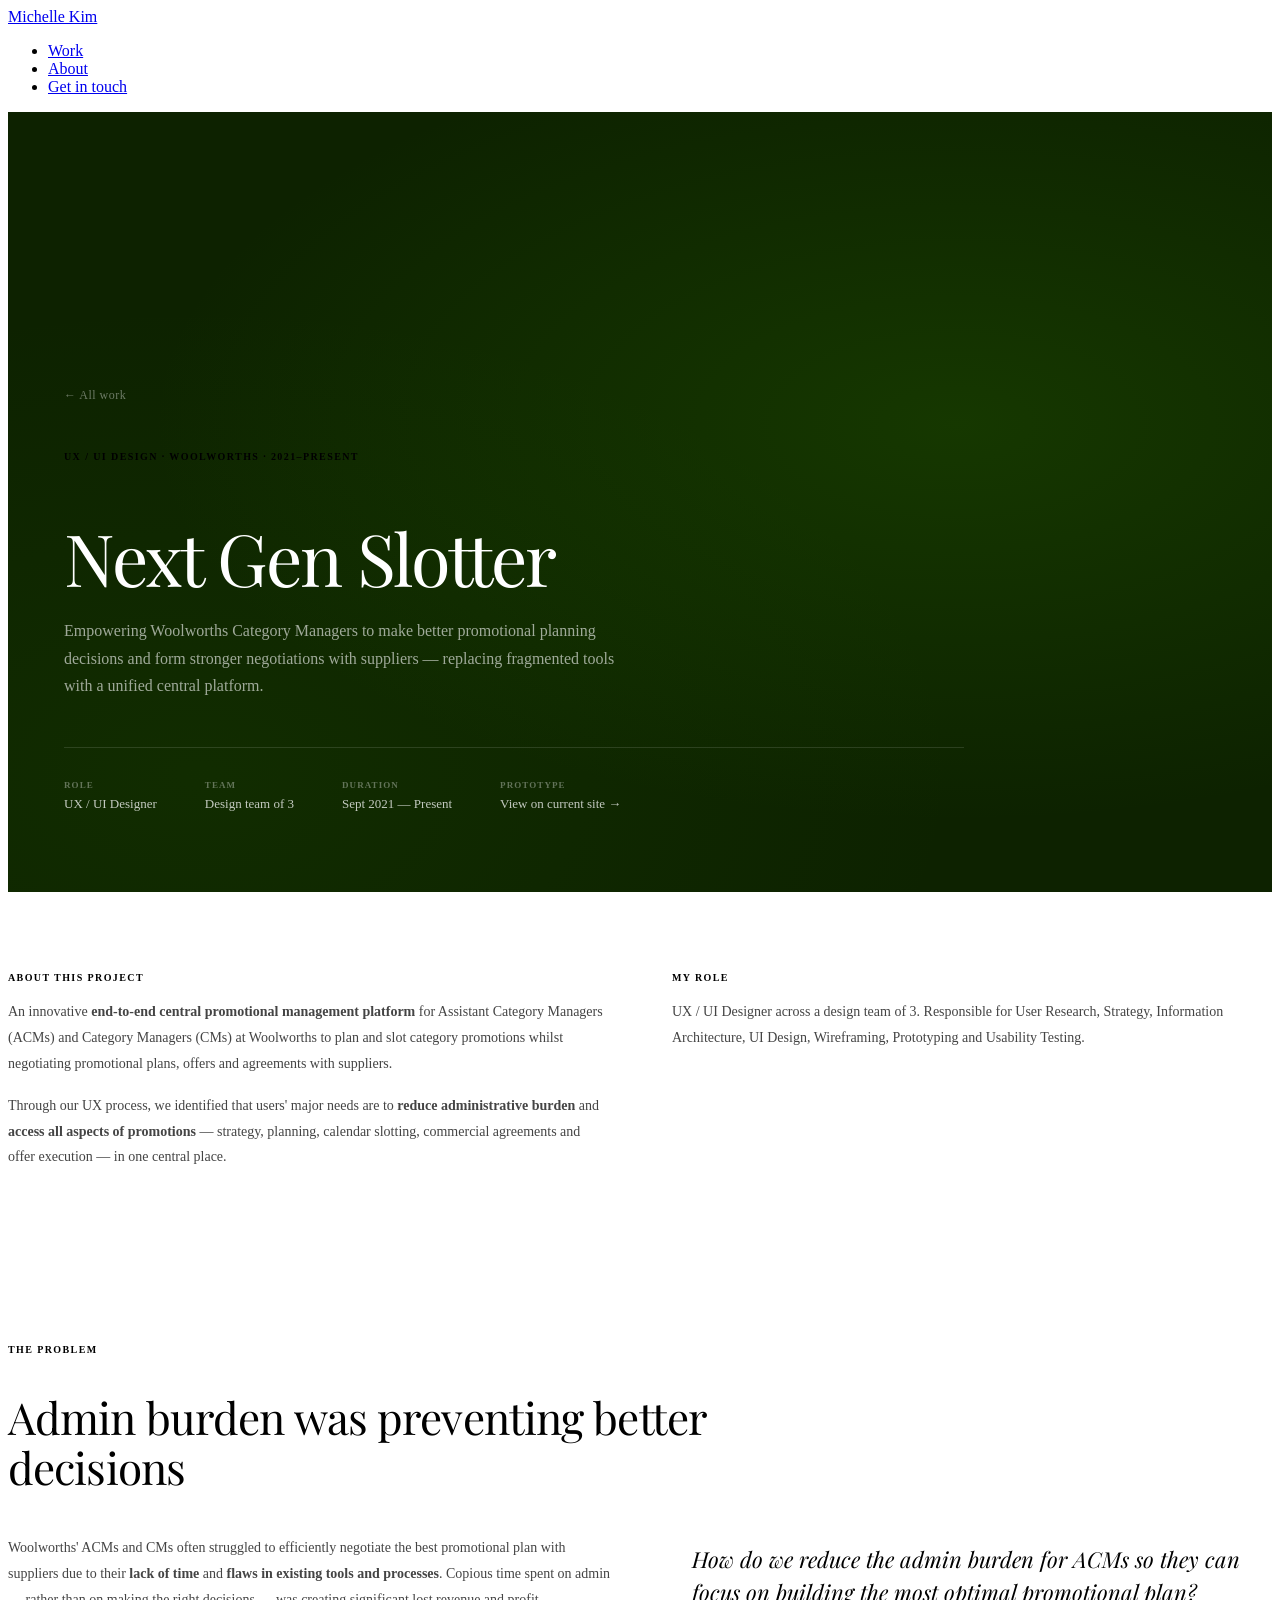
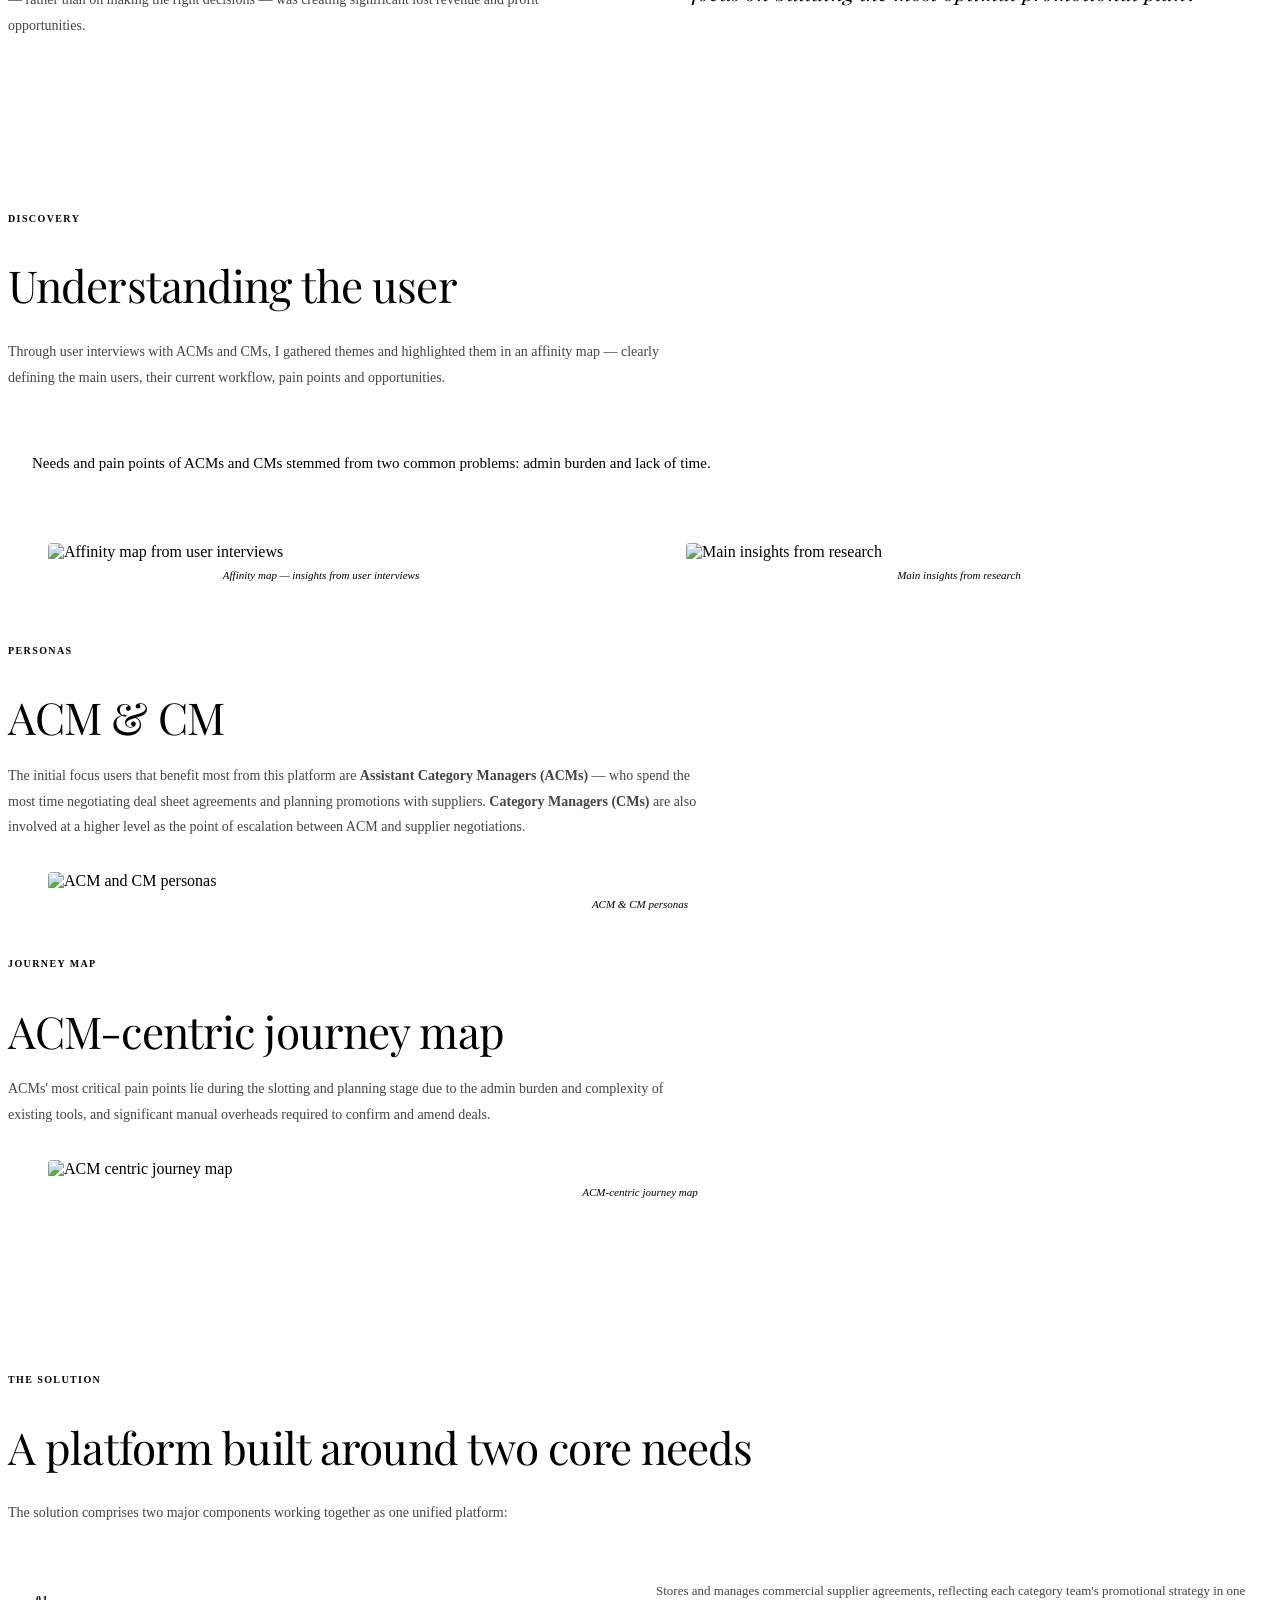
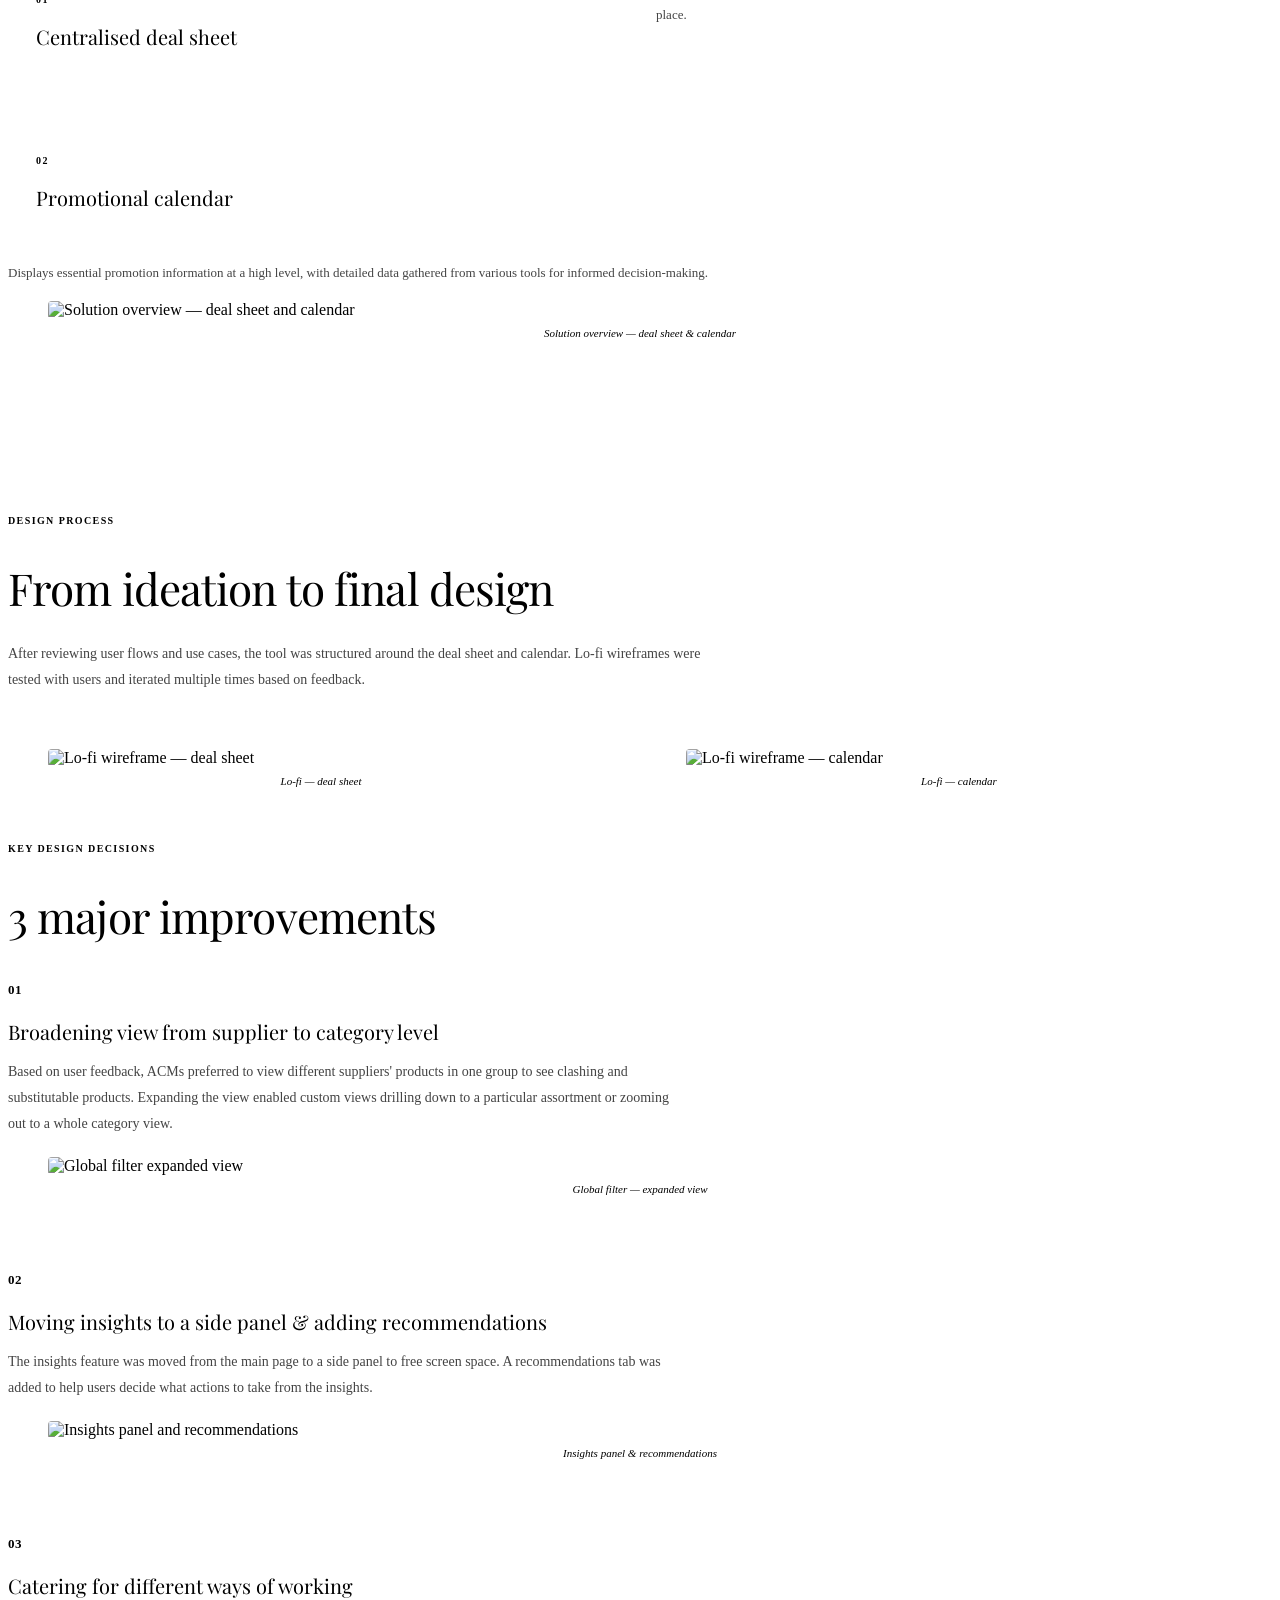
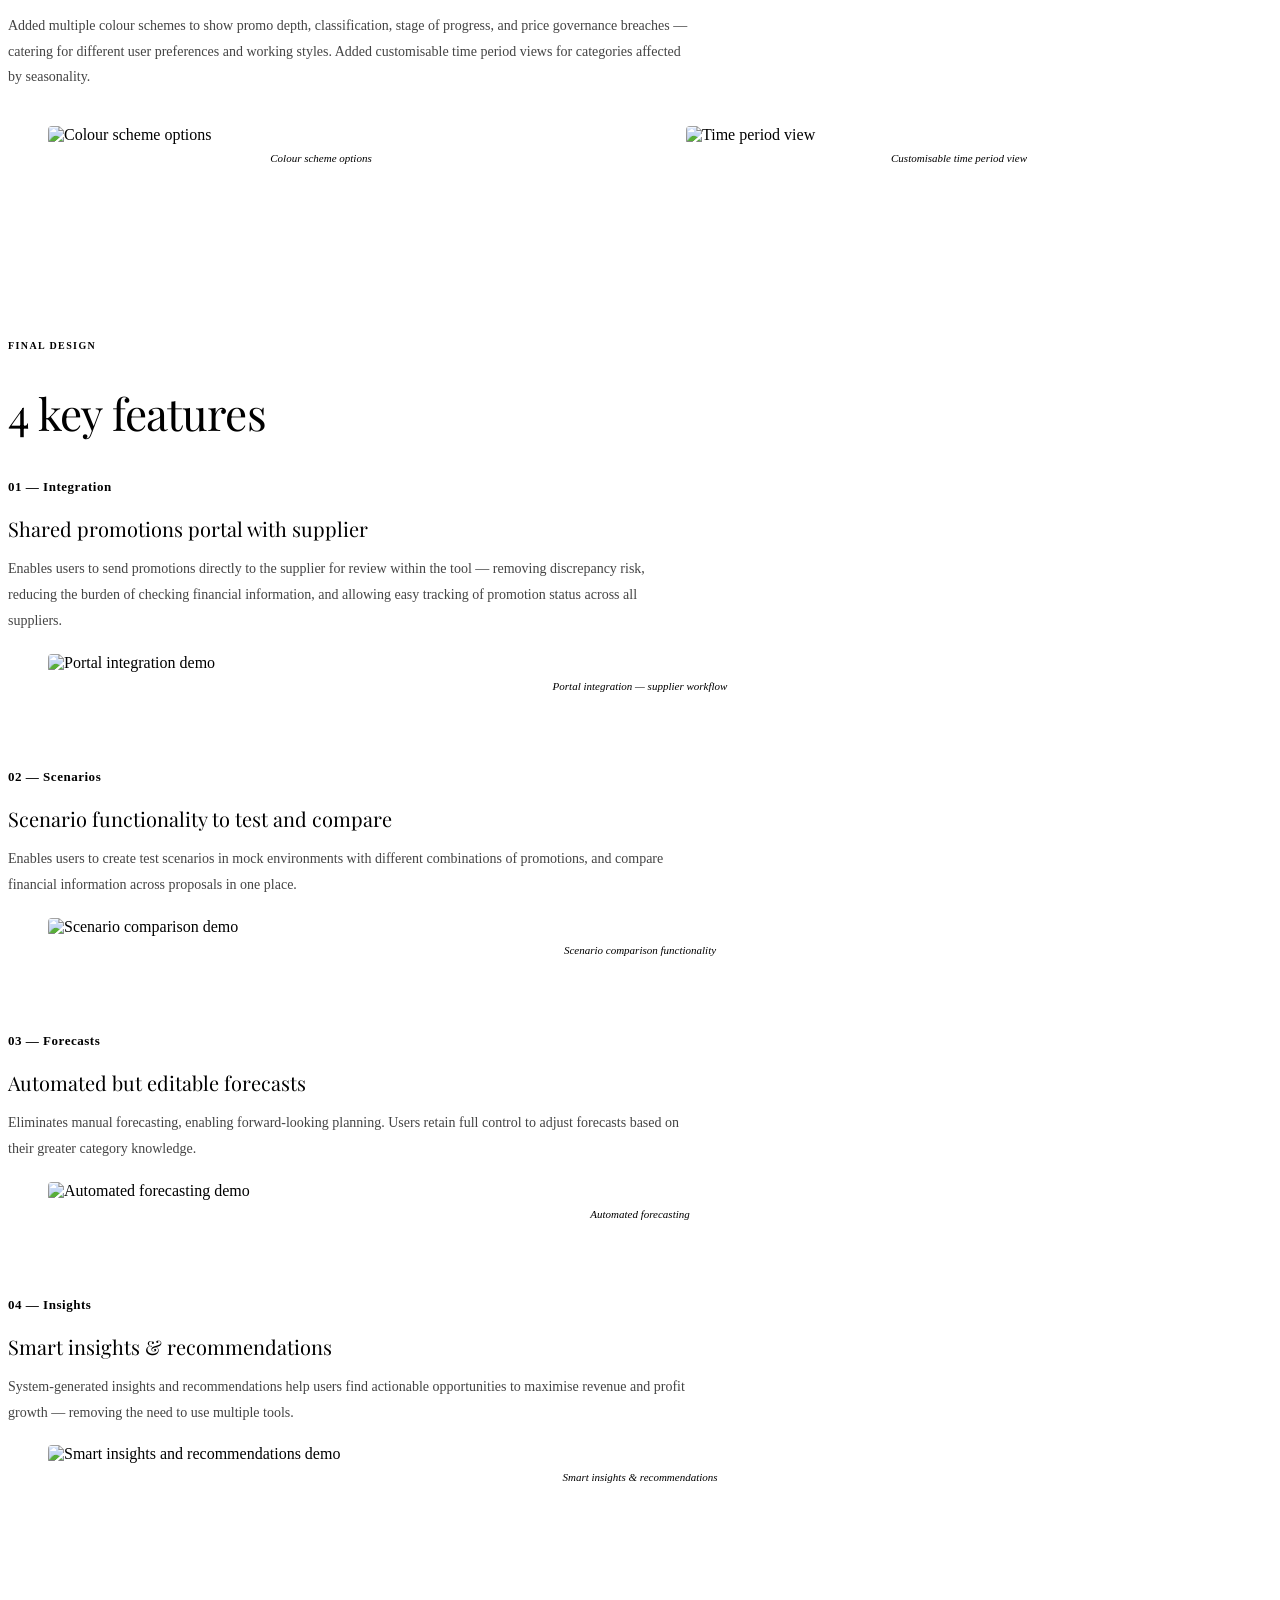
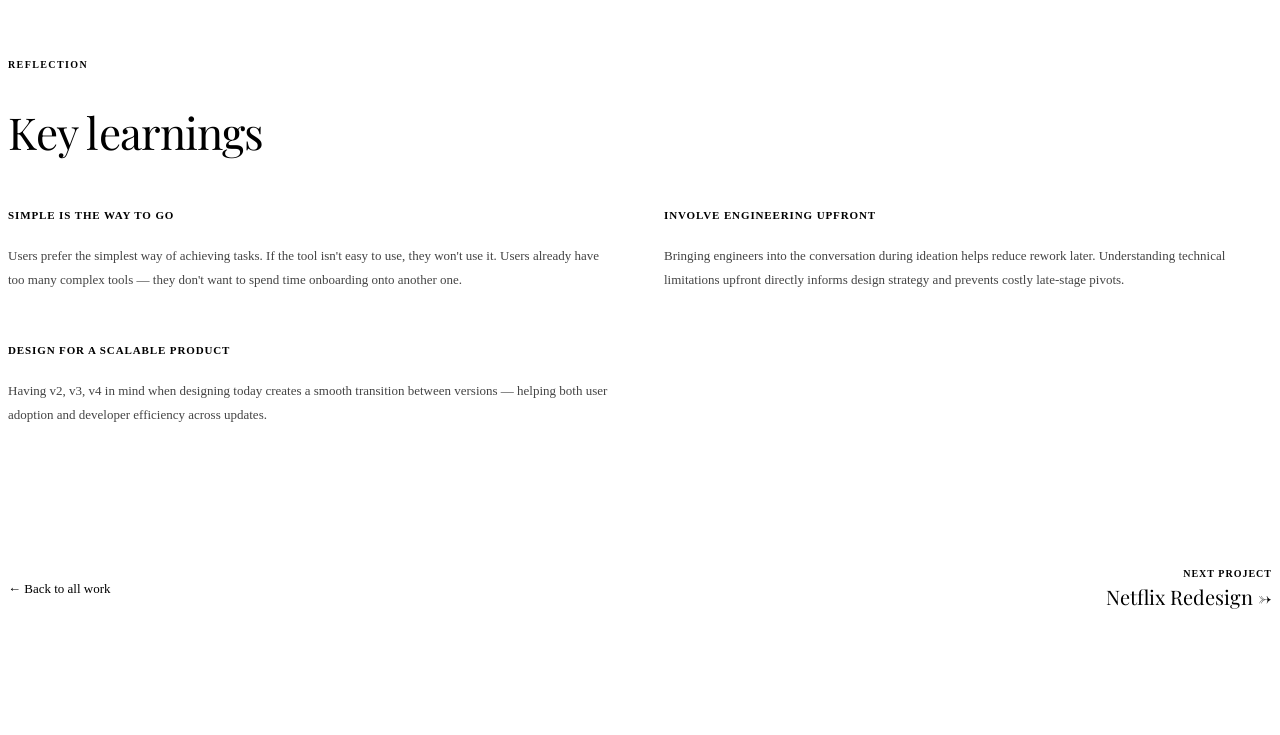
==== next-gen-slotter.html @ acc323ec "Add files via upload" ====
<!DOCTYPE html>
<html lang="en-AU">
<head>
<meta charset="UTF-8">
<meta name="viewport" content="width=device-width, initial-scale=1.0">
<title>Next Gen Slotter — Michelle Kim</title>
<meta name="description" content="Empowering Woolworths Category Managers to make better promotional planning decisions and form stronger negotiations with suppliers.">
<link href="https://fonts.googleapis.com/css2?family=Playfair+Display:ital,wght@0,400;0,500;1,400&family=Outfit:wght@300;400;500;600&display=swap" rel="stylesheet">
<link rel="stylesheet" href="css/style.css">
<style>

/* ── CASE HERO ── */
.case-hero {
  padding-top: 60px;
  min-height: 80vh;
  background: #0d2200;
  position: relative;
  display: flex;
  flex-direction: column;
  justify-content: flex-end;
  overflow: hidden;
}

.case-hero-bg {
  position: absolute;
  inset: 0;
  background: radial-gradient(ellipse at 75% 40%, rgba(53,134,0,0.22) 0%, transparent 60%),
              radial-gradient(ellipse at 15% 85%, rgba(53,134,0,0.1) 0%, transparent 50%);
}

.case-hero-content {
  position: relative;
  z-index: 2;
  padding: 80px 56px;
  max-width: 900px;
}

.case-hero-back {
  display: inline-flex;
  align-items: center;
  gap: 8px;
  font-size: 12px;
  font-weight: 500;
  color: rgba(255,255,255,0.4);
  text-decoration: none;
  letter-spacing: 0.04em;
  margin-bottom: 48px;
  transition: color 0.2s;
}
.case-hero-back:hover { color: rgba(255,255,255,0.8); }

.case-hero-eyebrow {
  font-size: 10px;
  font-weight: 600;
  letter-spacing: 0.14em;
  text-transform: uppercase;
  color: var(--green-mid);
  margin-bottom: 20px;
}

.case-hero-title {
  font-family: 'Playfair Display', serif;
  font-size: clamp(40px, 6vw, 72px);
  font-weight: 400;
  color: #fff;
  line-height: 1.0;
  letter-spacing: -0.03em;
  margin-bottom: 24px;
}

.case-hero-tagline {
  font-size: 16px;
  font-weight: 300;
  color: rgba(255,255,255,0.6);
  line-height: 1.7;
  max-width: 580px;
  margin-bottom: 48px;
}

.case-hero-meta {
  display: flex;
  gap: 48px;
  flex-wrap: wrap;
  padding-top: 32px;
  border-top: 1px solid rgba(255,255,255,0.12);
}

.case-meta-label {
  font-size: 9px;
  font-weight: 600;
  letter-spacing: 0.12em;
  text-transform: uppercase;
  color: rgba(255,255,255,0.35);
  display: block;
  margin-bottom: 4px;
}

.case-meta-value { font-size: 13px; color: rgba(255,255,255,0.75); }
.case-meta-value a { color: var(--green-mid); text-decoration: none; }

/* ── SHARED CASE STYLES ── */
.case-section { padding: 80px 0; border-bottom: 1px solid var(--rule); }
.case-section:last-of-type { border-bottom: none; }
.case-section-alt { background: var(--card); }

.eyebrow {
  font-size: 10px;
  font-weight: 600;
  letter-spacing: 0.14em;
  text-transform: uppercase;
  color: var(--green);
}

.case-heading {
  font-family: 'Playfair Display', serif;
  font-size: clamp(28px, 3.5vw, 44px);
  font-weight: 400;
  letter-spacing: -0.02em;
  color: var(--black);
  line-height: 1.15;
}

.case-body {
  font-size: 14px;
  font-weight: 300;
  color: #444;
  line-height: 1.85;
}

.case-body strong { font-weight: 600; color: var(--black); }

.case-body + .case-body { margin-top: 16px; }

.grid-2 { display: grid; grid-template-columns: 1fr 1fr; gap: 48px; }
.grid-img-2 { display: grid; grid-template-columns: 1fr 1fr; gap: 12px; }
.grid-img-3 { display: grid; grid-template-columns: repeat(3,1fr); gap: 12px; }

.img-placeholder {
  background: var(--card);
  border: 1px solid var(--rule);
  border-radius: 4px;
  display: flex;
  flex-direction: column;
  align-items: center;
  justify-content: center;
  gap: 8px;
  padding: 28px;
  text-align: center;
}
.img-placeholder.tall   { min-height: 260px; }
.img-placeholder.medium { min-height: 180px; }
.img-placeholder.short  { min-height: 120px; }
.img-placeholder-label  { font-size: 10px; font-weight: 600; letter-spacing: 0.07em; text-transform: uppercase; color: #bbb; }
.img-placeholder-desc   { font-size: 11px; color: #ccc; }

.img-real { width: 100%; border-radius: 4px; border: 1px solid var(--rule); display: block; }
.img-caption { font-size: 11px; color: var(--mid); margin-top: 8px; text-align: center; font-style: italic; }

.insight-card {
  background: var(--green-light);
  border-left: 3px solid var(--green);
  padding: 20px 24px;
  border-radius: 0 3px 3px 0;
  font-size: 15px;
  font-weight: 500;
  color: var(--black);
  line-height: 1.6;
}

.outcomes-label {
  font-size: 10px;
  font-weight: 700;
  letter-spacing: 0.1em;
  text-transform: uppercase;
  color: var(--green);
  margin-bottom: 14px;
  display: block;
}

.outcomes-list { display: flex; flex-direction: column; gap: 14px; }

.outcome-item {
  font-size: 13.5px;
  color: #333;
  line-height: 1.65;
  padding-left: 18px;
  position: relative;
}
.outcome-item::before {
  content: '';
  position: absolute;
  left: 0; top: 8px;
  width: 5px; height: 5px;
  border-radius: 50%;
  background: var(--green);
}
.outcome-item strong { font-weight: 600; color: var(--black); }

.user-quote {
  background: var(--black);
  border-radius: 4px;
  padding: 28px 32px;
}
.user-quote-text {
  font-family: 'Playfair Display', serif;
  font-size: 20px;
  font-style: italic;
  font-weight: 400;
  color: #fff;
  line-height: 1.5;
  margin-bottom: 14px;
}
.user-quote-cite { font-size: 11px; color: rgba(255,255,255,0.4); letter-spacing: 0.06em; text-transform: uppercase; }

/* ── CASE FOOTER NAV ── */
.case-footer-nav {
  background: var(--card);
  padding: 48px 0;
  border-top: 1px solid var(--rule);
}
.case-footer-inner {
  display: flex;
  align-items: center;
  justify-content: space-between;
}
.case-footer-back {
  display: inline-flex;
  align-items: center;
  gap: 8px;
  font-size: 13px;
  font-weight: 500;
  color: var(--mid);
  text-decoration: none;
  transition: color 0.2s;
}
.case-footer-back:hover { color: var(--black); }
.case-footer-next { text-align: right; }
.case-footer-next-label {
  font-size: 10px;
  font-weight: 600;
  letter-spacing: 0.1em;
  text-transform: uppercase;
  color: var(--mid);
  display: block;
  margin-bottom: 4px;
}
.case-footer-next-title {
  font-family: 'Playfair Display', serif;
  font-size: 20px;
  font-weight: 400;
  color: var(--black);
  text-decoration: none;
  display: inline-flex;
  align-items: center;
  gap: 8px;
  transition: color 0.2s;
}
.case-footer-next-title:hover { color: var(--green); }

.fade-up {
  opacity: 0;
  transform: translateY(24px);
  transition: opacity 0.65s ease, transform 0.65s ease;
}
.fade-up.visible { opacity: 1; transform: translateY(0); }

@media (max-width: 900px) {
  .case-hero-content { padding: 60px 24px; }
  .grid-2, .grid-img-2, .grid-img-3 { grid-template-columns: 1fr; }
  .case-footer-inner { flex-direction: column; align-items: flex-start; gap: 24px; }
  .case-footer-next { text-align: left; }
}
</style>
</head>
<body>

<nav>
  <a href="index.html" class="nav-brand">Michelle Kim</a>
  <ul class="nav-links">
    <li><a href="index.html#work">Work</a></li>
    <li><a href="index.html#about">About</a></li>
    <li><a href="index.html#contact" class="nav-cta">Get in touch</a></li>
  </ul>
</nav>

<!-- Hero -->
<section class="case-hero" style="border-bottom:none;">
  <div class="case-hero-bg"></div>
  <div class="case-hero-content">
    <a href="index.html" class="case-hero-back">← All work</a>
    <div class="case-hero-eyebrow">UX / UI Design · Woolworths · 2021–Present</div>
    <h1 class="case-hero-title">Next Gen Slotter</h1>
    <p class="case-hero-tagline">Empowering Woolworths Category Managers to make better promotional planning decisions and form stronger negotiations with suppliers — replacing fragmented tools with a unified central platform.</p>
    <div class="case-hero-meta">
      <div>
        <span class="case-meta-label">Role</span>
        <span class="case-meta-value">UX / UI Designer</span>
      </div>
      <div>
        <span class="case-meta-label">Team</span>
        <span class="case-meta-value">Design team of 3</span>
      </div>
      <div>
        <span class="case-meta-label">Duration</span>
        <span class="case-meta-value">Sept 2021 — Present</span>
      </div>
      <div>
        <span class="case-meta-label">Prototype</span>
        <span class="case-meta-value"><a href="https://michelle-kim.net/next-gen-slotter" target="_blank">View on current site →</a></span>
      </div>
    </div>
  </div>
</section>

<!-- Overview -->
<section class="case-section">
  <div class="container">
    <div class="grid-2" style="gap:64px; align-items:start;">
      <div>
        <div class="eyebrow" style="margin-bottom:16px;">About this project</div>
        <p class="case-body">An innovative <strong>end-to-end central promotional management platform</strong> for Assistant Category Managers (ACMs) and Category Managers (CMs) at Woolworths to plan and slot category promotions whilst negotiating promotional plans, offers and agreements with suppliers.</p>
        <p class="case-body">Through our UX process, we identified that users' major needs are to <strong>reduce administrative burden</strong> and <strong>access all aspects of promotions</strong> — strategy, planning, calendar slotting, commercial agreements and offer execution — in one central place.</p>
      </div>
      <div>
        <div class="eyebrow" style="margin-bottom:16px;">My role</div>
        <p class="case-body">UX / UI Designer across a design team of 3. Responsible for User Research, Strategy, Information Architecture, UI Design, Wireframing, Prototyping and Usability Testing.</p>
      </div>
    </div>
  </div>
</section>

<!-- Problem -->
<section class="case-section case-section-alt">
  <div class="container">
    <div class="eyebrow" style="margin-bottom:16px;">The problem</div>
    <h2 class="case-heading" style="margin-bottom:28px; max-width:700px;">Admin burden was preventing better decisions</h2>
    <div class="grid-2" style="gap:48px; align-items:start;">
      <p class="case-body">Woolworths' ACMs and CMs often struggled to efficiently negotiate the best promotional plan with suppliers due to their <strong>lack of time</strong> and <strong>flaws in existing tools and processes</strong>. Copious time spent on admin — rather than on making the right decisions — was creating significant lost revenue and profit opportunities.</p>
      <div style="border-left:3px solid var(--green); padding-left:28px;">
        <p style="font-family:'Playfair Display',serif; font-size:clamp(17px,2vw,22px); font-style:italic; font-weight:400; color:var(--black); line-height:1.5;">How do we reduce the admin burden for ACMs so they can focus on building the most optimal promotional plan?</p>
      </div>
    </div>
  </div>
</section>

<!-- Research -->
<section class="case-section">
  <div class="container">
    <div class="eyebrow" style="margin-bottom:16px;">Discovery</div>
    <h2 class="case-heading" style="margin-bottom:28px;">Understanding the user</h2>
    <p class="case-body" style="max-width:700px; margin-bottom:40px;">Through user interviews with ACMs and CMs, I gathered themes and highlighted them in an affinity map — clearly defining the main users, their current workflow, pain points and opportunities.</p>

    <div class="insight-card" style="margin-bottom:32px;">Needs and pain points of ACMs and CMs stemmed from two common problems: admin burden and lack of time.</div>

    <div class="grid-img-2" style="margin-bottom:32px;">
      <figure><img src="assets/images/ngs-affinity-map.png" alt="Affinity map from user interviews" class="img-real"><figcaption class="img-caption">Affinity map — insights from user interviews</figcaption></figure>
      <figure><img src="assets/images/ngs-research-insights.png" alt="Main insights from research" class="img-real"><figcaption class="img-caption">Main insights from research</figcaption></figure>
    </div>

    <div class="eyebrow" style="margin-bottom:16px; margin-top:48px;">Personas</div>
    <h2 class="case-heading" style="margin-bottom:20px;">ACM &amp; CM</h2>
    <p class="case-body" style="max-width:700px; margin-bottom:32px;">The initial focus users that benefit most from this platform are <strong>Assistant Category Managers (ACMs)</strong> — who spend the most time negotiating deal sheet agreements and planning promotions with suppliers. <strong>Category Managers (CMs)</strong> are also involved at a higher level as the point of escalation between ACM and supplier negotiations.</p>
    <figure><img src="assets/images/ngs-personas.png" alt="ACM and CM personas" class="img-real"><figcaption class="img-caption">ACM &amp; CM personas</figcaption></figure>

    <div style="margin-top:48px;">
      <div class="eyebrow" style="margin-bottom:16px;">Journey map</div>
      <h2 class="case-heading" style="margin-bottom:20px;">ACM-centric journey map</h2>
      <p class="case-body" style="max-width:700px; margin-bottom:32px;">ACMs' most critical pain points lie during the slotting and planning stage due to the admin burden and complexity of existing tools, and significant manual overheads required to confirm and amend deals.</p>
      <figure><img src="assets/images/ngs-journey-map.png" alt="ACM centric journey map" class="img-real"><figcaption class="img-caption">ACM-centric journey map</figcaption></figure>
    </div>
  </div>
</section>

<!-- Solution -->
<section class="case-section case-section-alt">
  <div class="container">
    <div class="eyebrow" style="margin-bottom:16px;">The solution</div>
    <h2 class="case-heading" style="margin-bottom:28px;">A platform built around two core needs</h2>
    <p class="case-body" style="max-width:700px; margin-bottom:40px;">The solution comprises two major components working together as one unified platform:</p>
    <div class="grid-2" style="gap:32px; margin-bottom:40px;">
      <div style="background:var(--white); border:1px solid var(--rule); border-radius:4px; padding:28px;">
        <div class="eyebrow" style="margin-bottom:12px;">01</div>
        <p style="font-family:'Playfair Display',serif; font-size:20px; font-weight:400; color:var(--black); margin-bottom:10px; line-height:1.2;">Centralised deal sheet</div>
        <p class="case-body" style="font-size:13px;">Stores and manages commercial supplier agreements, reflecting each category team's promotional strategy in one place.</p>
      </div>
      <div style="background:var(--white); border:1px solid var(--rule); border-radius:4px; padding:28px;">
        <div class="eyebrow" style="margin-bottom:12px;">02</div>
        <p style="font-family:'Playfair Display',serif; font-size:20px; font-weight:400; color:var(--black); margin-bottom:10px; line-height:1.2;">Promotional calendar</div>
        <p class="case-body" style="font-size:13px;">Displays essential promotion information at a high level, with detailed data gathered from various tools for informed decision-making.</p>
      </div>
    </div>
    <figure><img src="assets/images/ngs-solution-overview.png" alt="Solution overview — deal sheet and calendar" class="img-real"><figcaption class="img-caption">Solution overview — deal sheet &amp; calendar</figcaption></figure>
  </div>
</section>

<!-- Design process -->
<section class="case-section">
  <div class="container">
    <div class="eyebrow" style="margin-bottom:16px;">Design process</div>
    <h2 class="case-heading" style="margin-bottom:28px;">From ideation to final design</h2>
    <p class="case-body" style="max-width:700px; margin-bottom:40px;">After reviewing user flows and use cases, the tool was structured around the deal sheet and calendar. Lo-fi wireframes were tested with users and iterated multiple times based on feedback.</p>

    <div class="grid-img-2" style="margin-bottom:40px;">
      <figure><img src="assets/images/ngs-lofi-deal-sheet.png" alt="Lo-fi wireframe — deal sheet" class="img-real"><figcaption class="img-caption">Lo-fi — deal sheet</figcaption></figure>
      <figure><img src="assets/images/ngs-lofi-calendar.png" alt="Lo-fi wireframe — calendar" class="img-real"><figcaption class="img-caption">Lo-fi — calendar</figcaption></figure>
    </div>

    <div class="eyebrow" style="margin-bottom:16px;">Key design decisions</div>
    <h2 class="case-heading" style="margin-bottom:28px;">3 major improvements</h2>

    <div style="display:flex; flex-direction:column; gap:48px;">
      <div>
        <p style="font-size:13px; font-weight:600; color:var(--green); letter-spacing:0.04em; margin-bottom:8px;">01</p>
        <h3 style="font-family:'Playfair Display',serif; font-size:20px; font-weight:400; color:var(--black); margin-bottom:12px;">Broadening view from supplier to category level</h3>
        <p class="case-body" style="max-width:680px; margin-bottom:20px;">Based on user feedback, ACMs preferred to view different suppliers' products in one group to see clashing and substitutable products. Expanding the view enabled custom views drilling down to a particular assortment or zooming out to a whole category view.</p>
        <figure><img src="assets/images/ngs-global-filter.png" alt="Global filter expanded view" class="img-real"><figcaption class="img-caption">Global filter — expanded view</figcaption></figure>
      </div>

      <div>
        <p style="font-size:13px; font-weight:600; color:var(--green); letter-spacing:0.04em; margin-bottom:8px;">02</p>
        <h3 style="font-family:'Playfair Display',serif; font-size:20px; font-weight:400; color:var(--black); margin-bottom:12px;">Moving insights to a side panel &amp; adding recommendations</h3>
        <p class="case-body" style="max-width:680px; margin-bottom:20px;">The insights feature was moved from the main page to a side panel to free screen space. A recommendations tab was added to help users decide what actions to take from the insights.</p>
        <figure><img src="assets/images/ngs-insights-panel.png" alt="Insights panel and recommendations" class="img-real"><figcaption class="img-caption">Insights panel &amp; recommendations</figcaption></figure>
      </div>

      <div>
        <p style="font-size:13px; font-weight:600; color:var(--green); letter-spacing:0.04em; margin-bottom:8px;">03</p>
        <h3 style="font-family:'Playfair Display',serif; font-size:20px; font-weight:400; color:var(--black); margin-bottom:12px;">Catering for different ways of working</h3>
        <p class="case-body" style="max-width:680px; margin-bottom:20px;">Added multiple colour schemes to show promo depth, classification, stage of progress, and price governance breaches — catering for different user preferences and working styles. Added customisable time period views for categories affected by seasonality.</p>
        <div class="grid-img-2">
          <figure><img src="assets/images/ngs-colour-schemes.png" alt="Colour scheme options" class="img-real"><figcaption class="img-caption">Colour scheme options</figcaption></figure>
          <figure><img src="assets/images/ngs-time-period.png" alt="Time period view" class="img-real"><figcaption class="img-caption">Customisable time period view</figcaption></figure>
        </div>
      </div>
    </div>
  </div>
</section>

<!-- Final solutions -->
<section class="case-section case-section-alt">
  <div class="container">
    <div class="eyebrow" style="margin-bottom:16px;">Final design</div>
    <h2 class="case-heading" style="margin-bottom:28px;">4 key features</h2>

    <div style="display:flex; flex-direction:column; gap:48px;">
      <div>
        <p style="font-size:13px; font-weight:600; color:var(--green); letter-spacing:0.04em; margin-bottom:8px;">01 — Integration</p>
        <h3 style="font-family:'Playfair Display',serif; font-size:20px; font-weight:400; color:var(--black); margin-bottom:12px;">Shared promotions portal with supplier</h3>
        <p class="case-body" style="max-width:680px; margin-bottom:20px;">Enables users to send promotions directly to the supplier for review within the tool — removing discrepancy risk, reducing the burden of checking financial information, and allowing easy tracking of promotion status across all suppliers.</p>
        <figure><img src="assets/images/ngs-portal-integration.gif" alt="Portal integration demo" class="img-real"><figcaption class="img-caption">Portal integration — supplier workflow</figcaption></figure>
      </div>

      <div>
        <p style="font-size:13px; font-weight:600; color:var(--green); letter-spacing:0.04em; margin-bottom:8px;">02 — Scenarios</p>
        <h3 style="font-family:'Playfair Display',serif; font-size:20px; font-weight:400; color:var(--black); margin-bottom:12px;">Scenario functionality to test and compare</h3>
        <p class="case-body" style="max-width:680px; margin-bottom:20px;">Enables users to create test scenarios in mock environments with different combinations of promotions, and compare financial information across proposals in one place.</p>
        <figure><img src="assets/images/ngs-scenario-comparison.gif" alt="Scenario comparison demo" class="img-real"><figcaption class="img-caption">Scenario comparison functionality</figcaption></figure>
      </div>

      <div>
        <p style="font-size:13px; font-weight:600; color:var(--green); letter-spacing:0.04em; margin-bottom:8px;">03 — Forecasts</p>
        <h3 style="font-family:'Playfair Display',serif; font-size:20px; font-weight:400; color:var(--black); margin-bottom:12px;">Automated but editable forecasts</h3>
        <p class="case-body" style="max-width:680px; margin-bottom:20px;">Eliminates manual forecasting, enabling forward-looking planning. Users retain full control to adjust forecasts based on their greater category knowledge.</p>
        <figure><img src="assets/images/ngs-forecasting.gif" alt="Automated forecasting demo" class="img-real"><figcaption class="img-caption">Automated forecasting</figcaption></figure>
      </div>

      <div>
        <p style="font-size:13px; font-weight:600; color:var(--green); letter-spacing:0.04em; margin-bottom:8px;">04 — Insights</p>
        <h3 style="font-family:'Playfair Display',serif; font-size:20px; font-weight:400; color:var(--black); margin-bottom:12px;">Smart insights &amp; recommendations</h3>
        <p class="case-body" style="max-width:680px; margin-bottom:20px;">System-generated insights and recommendations help users find actionable opportunities to maximise revenue and profit growth — removing the need to use multiple tools.</p>
        <figure><img src="assets/images/ngs-insights-recommendations.gif" alt="Smart insights and recommendations demo" class="img-real"><figcaption class="img-caption">Smart insights &amp; recommendations</figcaption></figure>
      </div>
    </div>
  </div>
</section>

<!-- Learnings -->
<section class="case-section">
  <div class="container">
    <div class="eyebrow" style="margin-bottom:16px;">Reflection</div>
    <h2 class="case-heading" style="margin-bottom:40px;">Key learnings</h2>
    <div class="grid-2" style="gap:48px;">
      <div style="display:flex; flex-direction:column; gap:28px;">
        <div>
          <p style="font-size:11px; font-weight:700; letter-spacing:0.08em; text-transform:uppercase; color:var(--black); margin-bottom:8px; padding-bottom:10px; border-bottom:2px solid var(--green);">Simple is the way to go</p>
          <p class="case-body" style="font-size:13px;">Users prefer the simplest way of achieving tasks. If the tool isn't easy to use, they won't use it. Users already have too many complex tools — they don't want to spend time onboarding onto another one.</p>
        </div>
        <div>
          <p style="font-size:11px; font-weight:700; letter-spacing:0.08em; text-transform:uppercase; color:var(--black); margin-bottom:8px; padding-bottom:10px; border-bottom:2px solid var(--green);">Design for a scalable product</p>
          <p class="case-body" style="font-size:13px;">Having v2, v3, v4 in mind when designing today creates a smooth transition between versions — helping both user adoption and developer efficiency across updates.</p>
        </div>
      </div>
      <div>
        <div>
          <p style="font-size:11px; font-weight:700; letter-spacing:0.08em; text-transform:uppercase; color:var(--black); margin-bottom:8px; padding-bottom:10px; border-bottom:2px solid var(--green);">Involve engineering upfront</p>
          <p class="case-body" style="font-size:13px;">Bringing engineers into the conversation during ideation helps reduce rework later. Understanding technical limitations upfront directly informs design strategy and prevents costly late-stage pivots.</p>
        </div>
      </div>
    </div>
  </div>
</section>

<!-- Case footer -->
<div class="case-footer-nav">
  <div class="container">
    <div class="case-footer-inner">
      <a href="index.html" class="case-footer-back">← Back to all work</a>
      <div class="case-footer-next">
        <span class="case-footer-next-label">Next project</span>
        <a href="netflix.html" class="case-footer-next-title">Netflix Redesign →</a>
      </div>
    </div>
  </div>
</div>

<footer style="background:var(--black); padding:24px 56px; display:flex; align-items:center; justify-content:space-between; border-top:1px solid rgba(255,255,255,0.08);">
  <a href="index.html" style="font-family:'Playfair Display',serif; font-size:15px; color:rgba(255,255,255,0.3); text-decoration:none;">Michelle Kim</a>
  <span style="font-size:11px; color:rgba(255,255,255,0.2); letter-spacing:0.04em;">© 2025 · Sydney, AU</span>
</footer>

<script>
  const observer = new IntersectionObserver((entries) => {
    entries.forEach(e => { if (e.isIntersecting) e.target.classList.add('visible'); });
  }, { threshold: 0.08 });
  document.querySelectorAll('.fade-up').forEach(el => observer.observe(el));
</script>
</body>
</html>
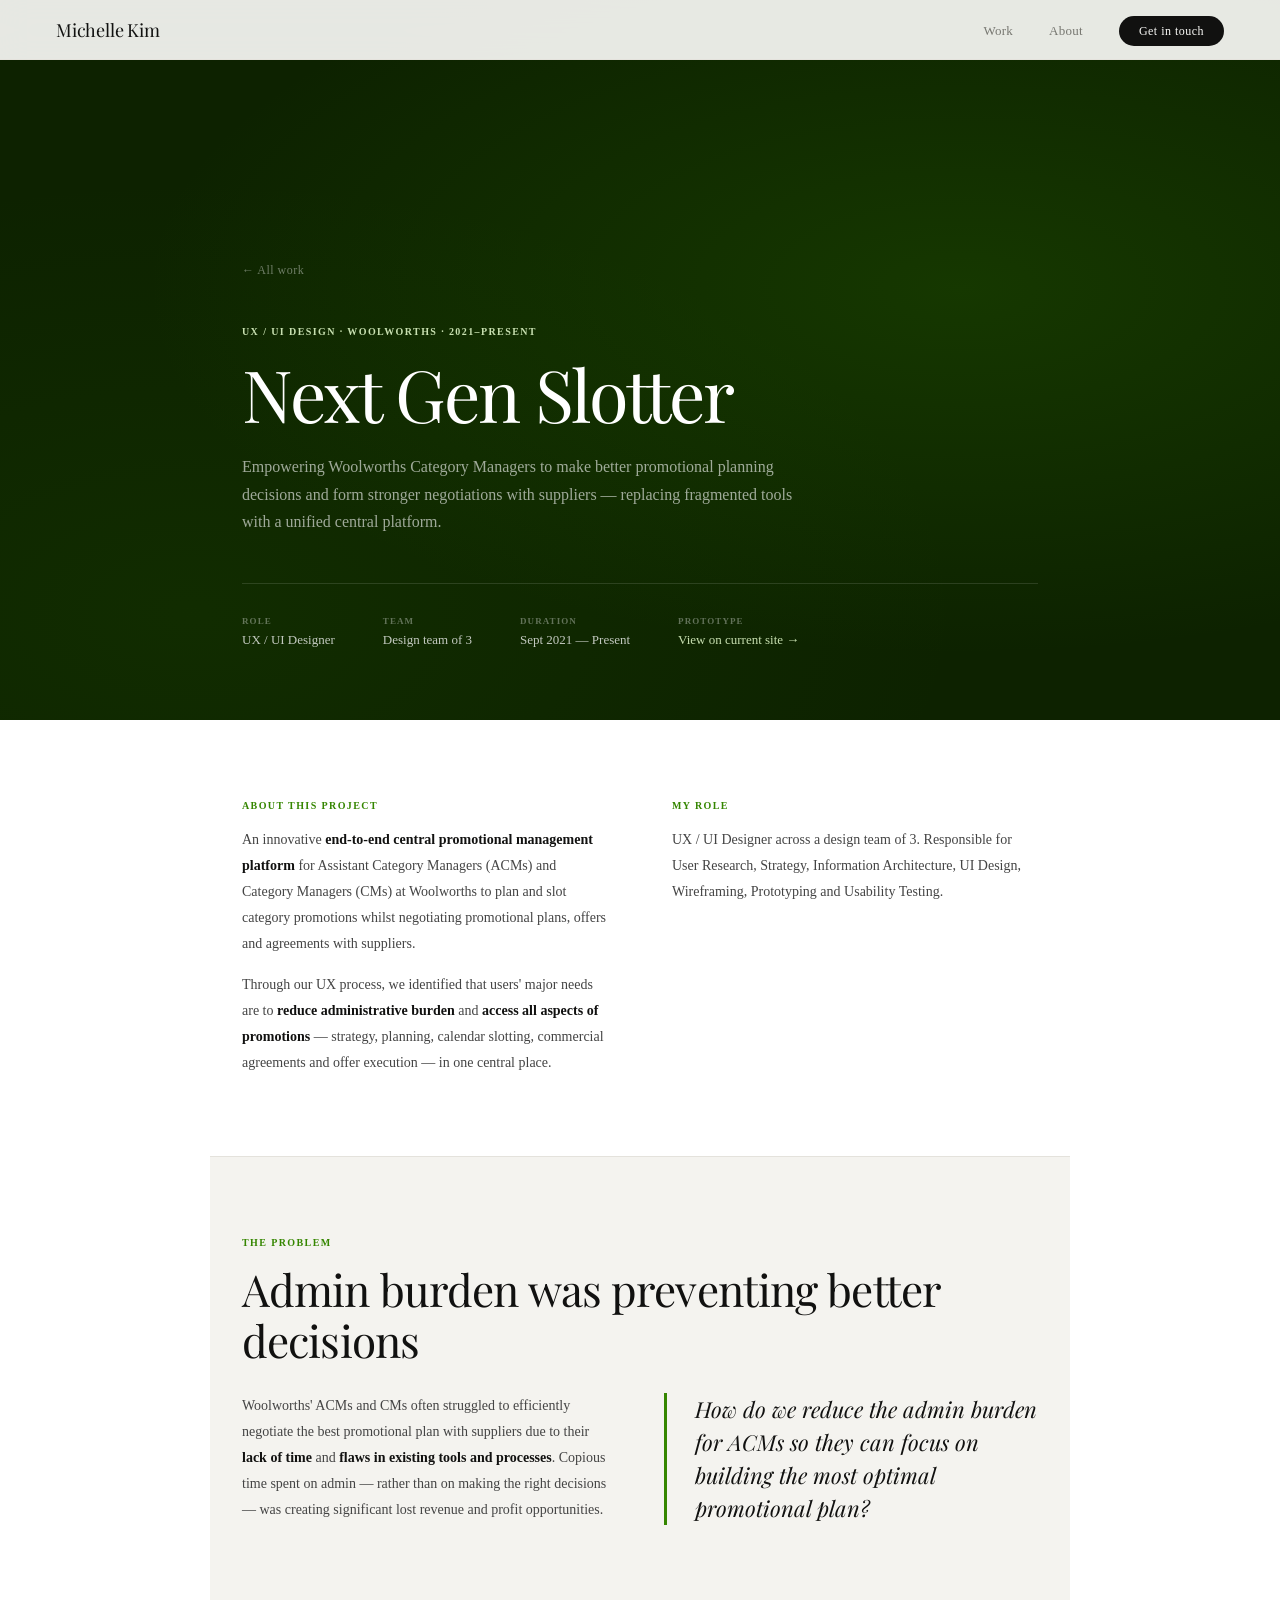
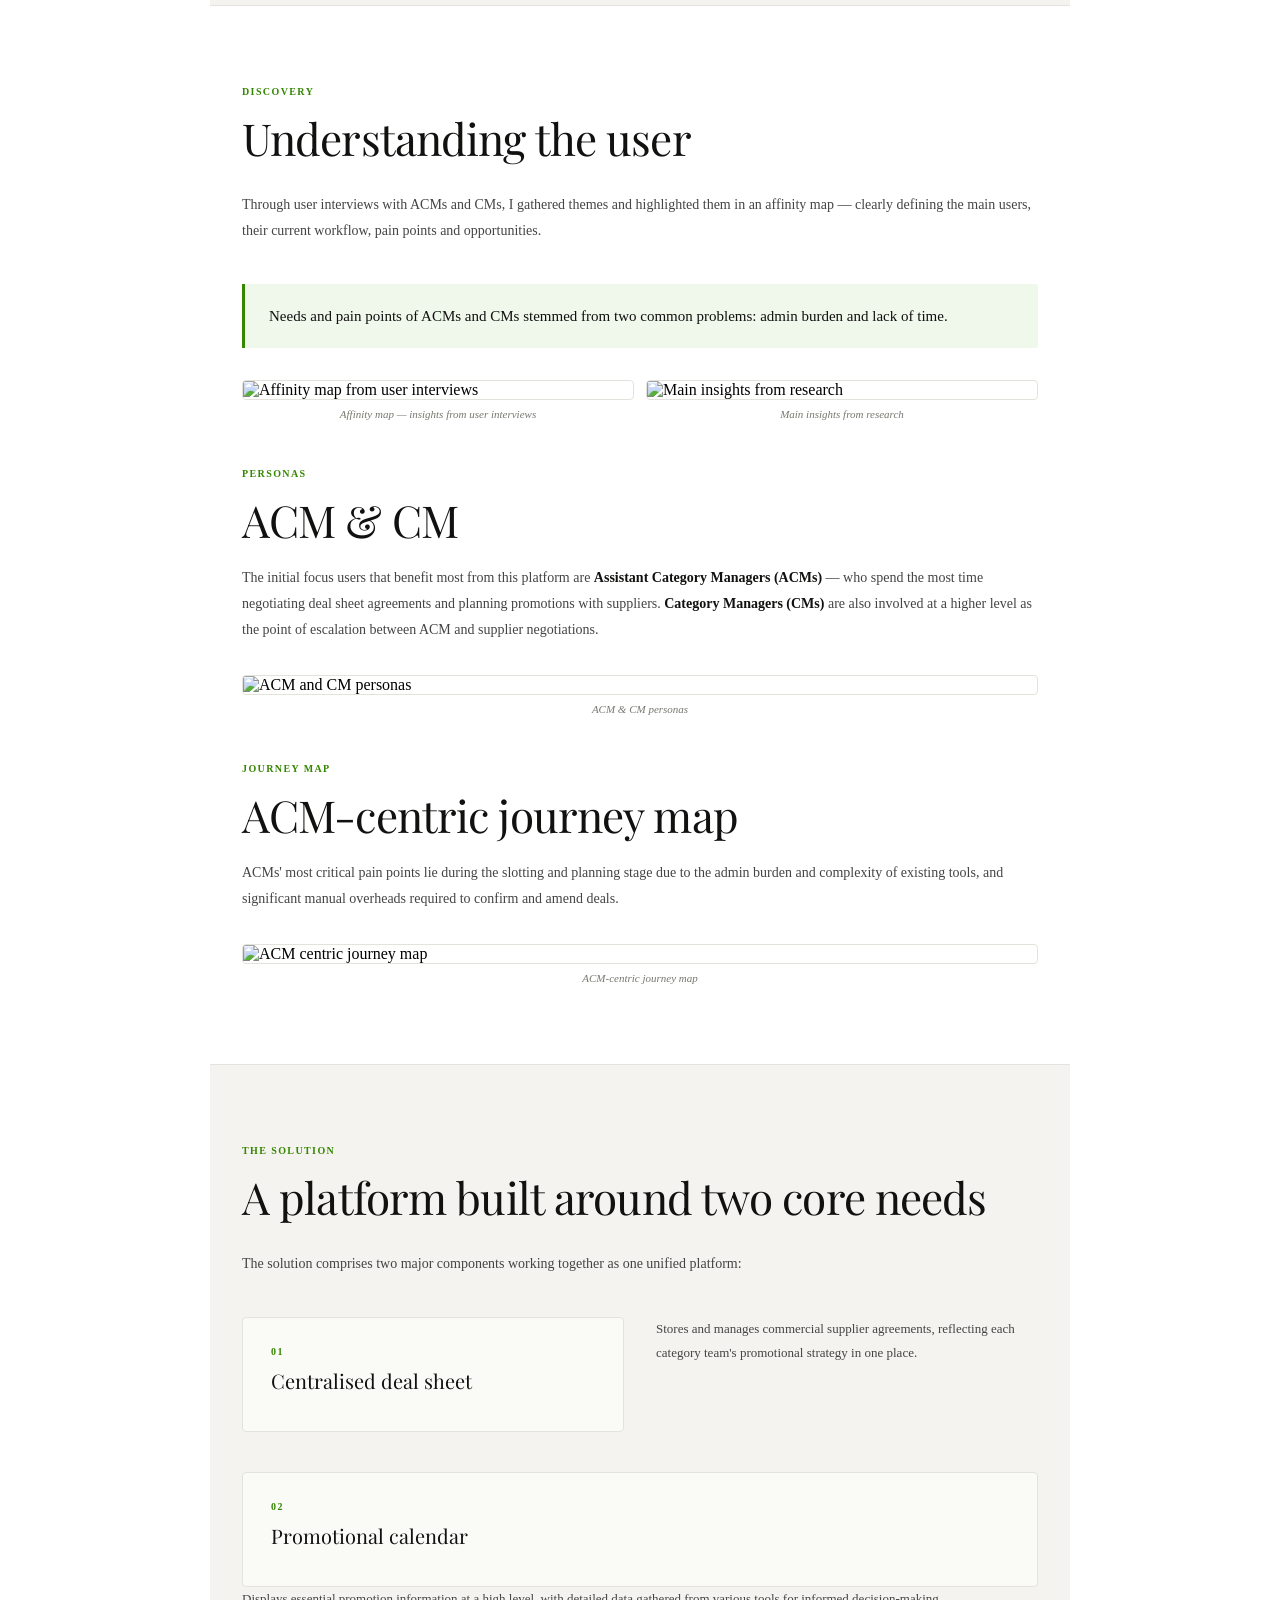
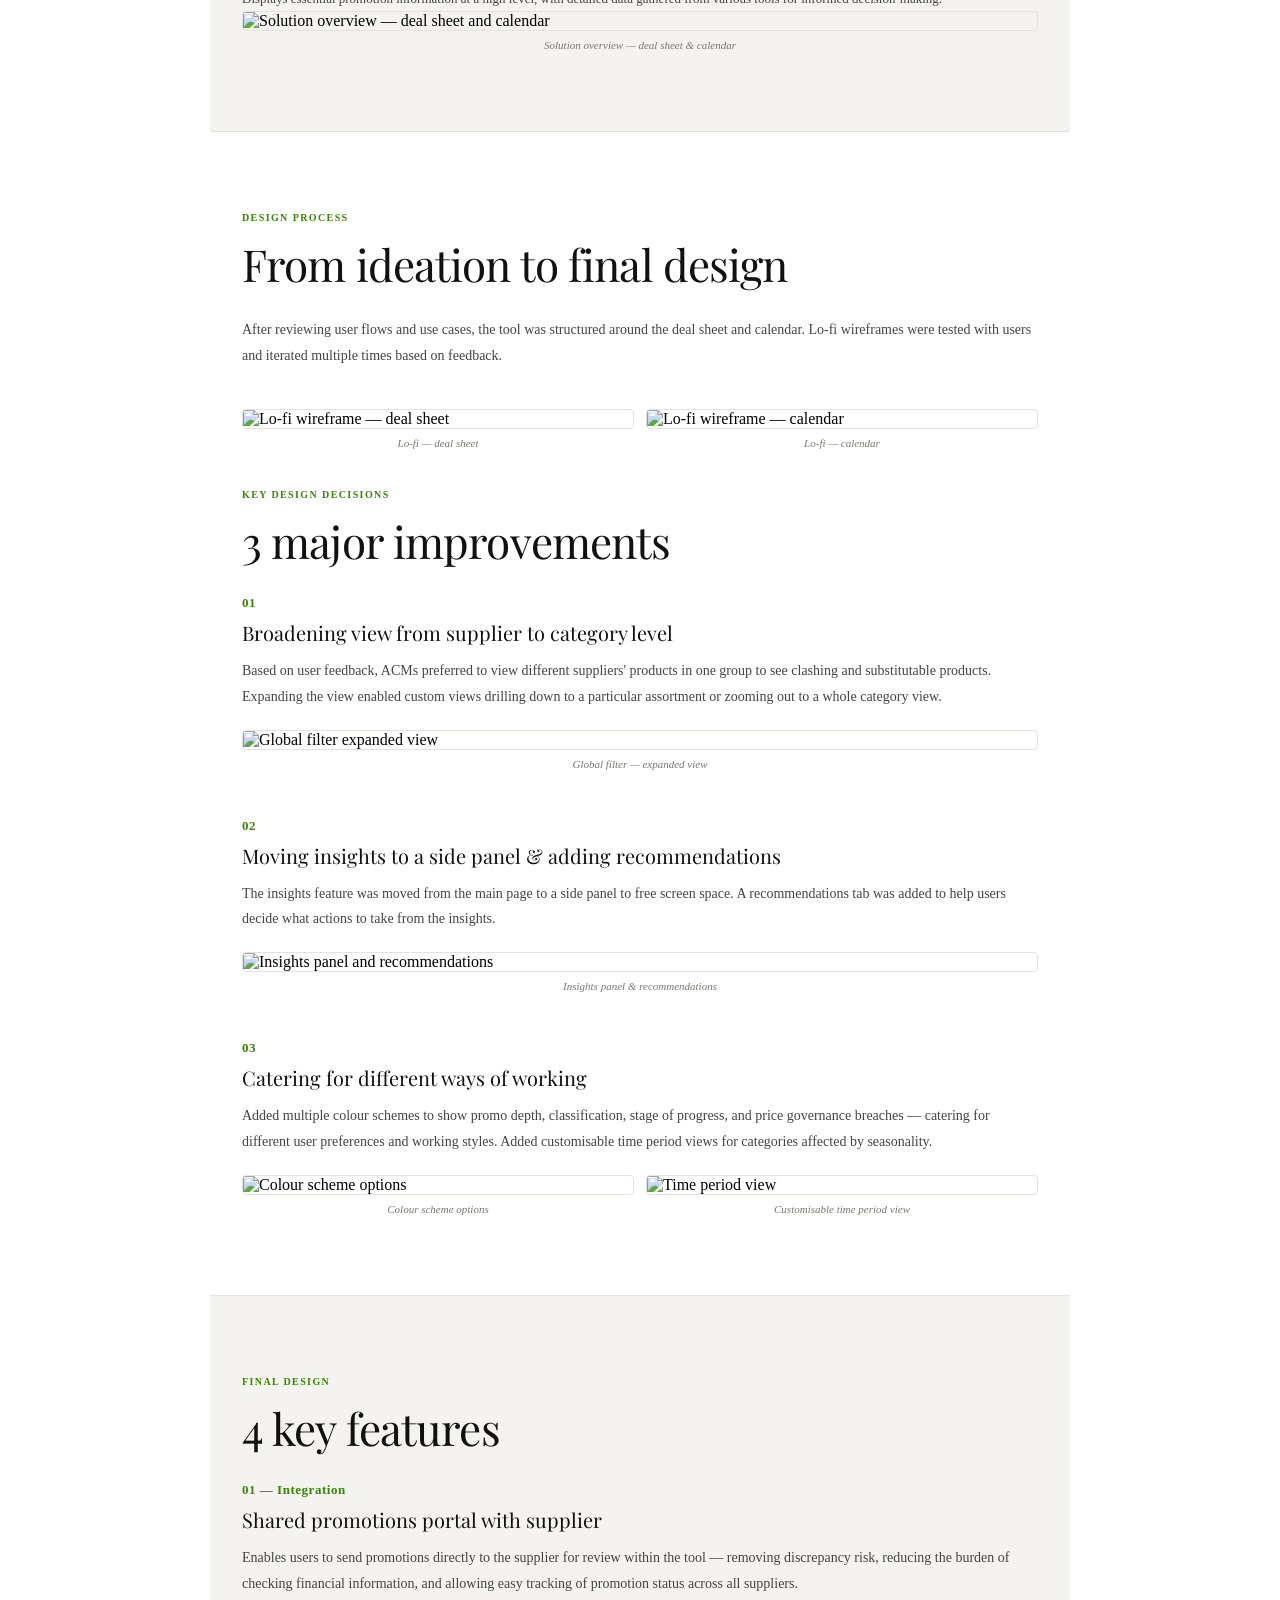
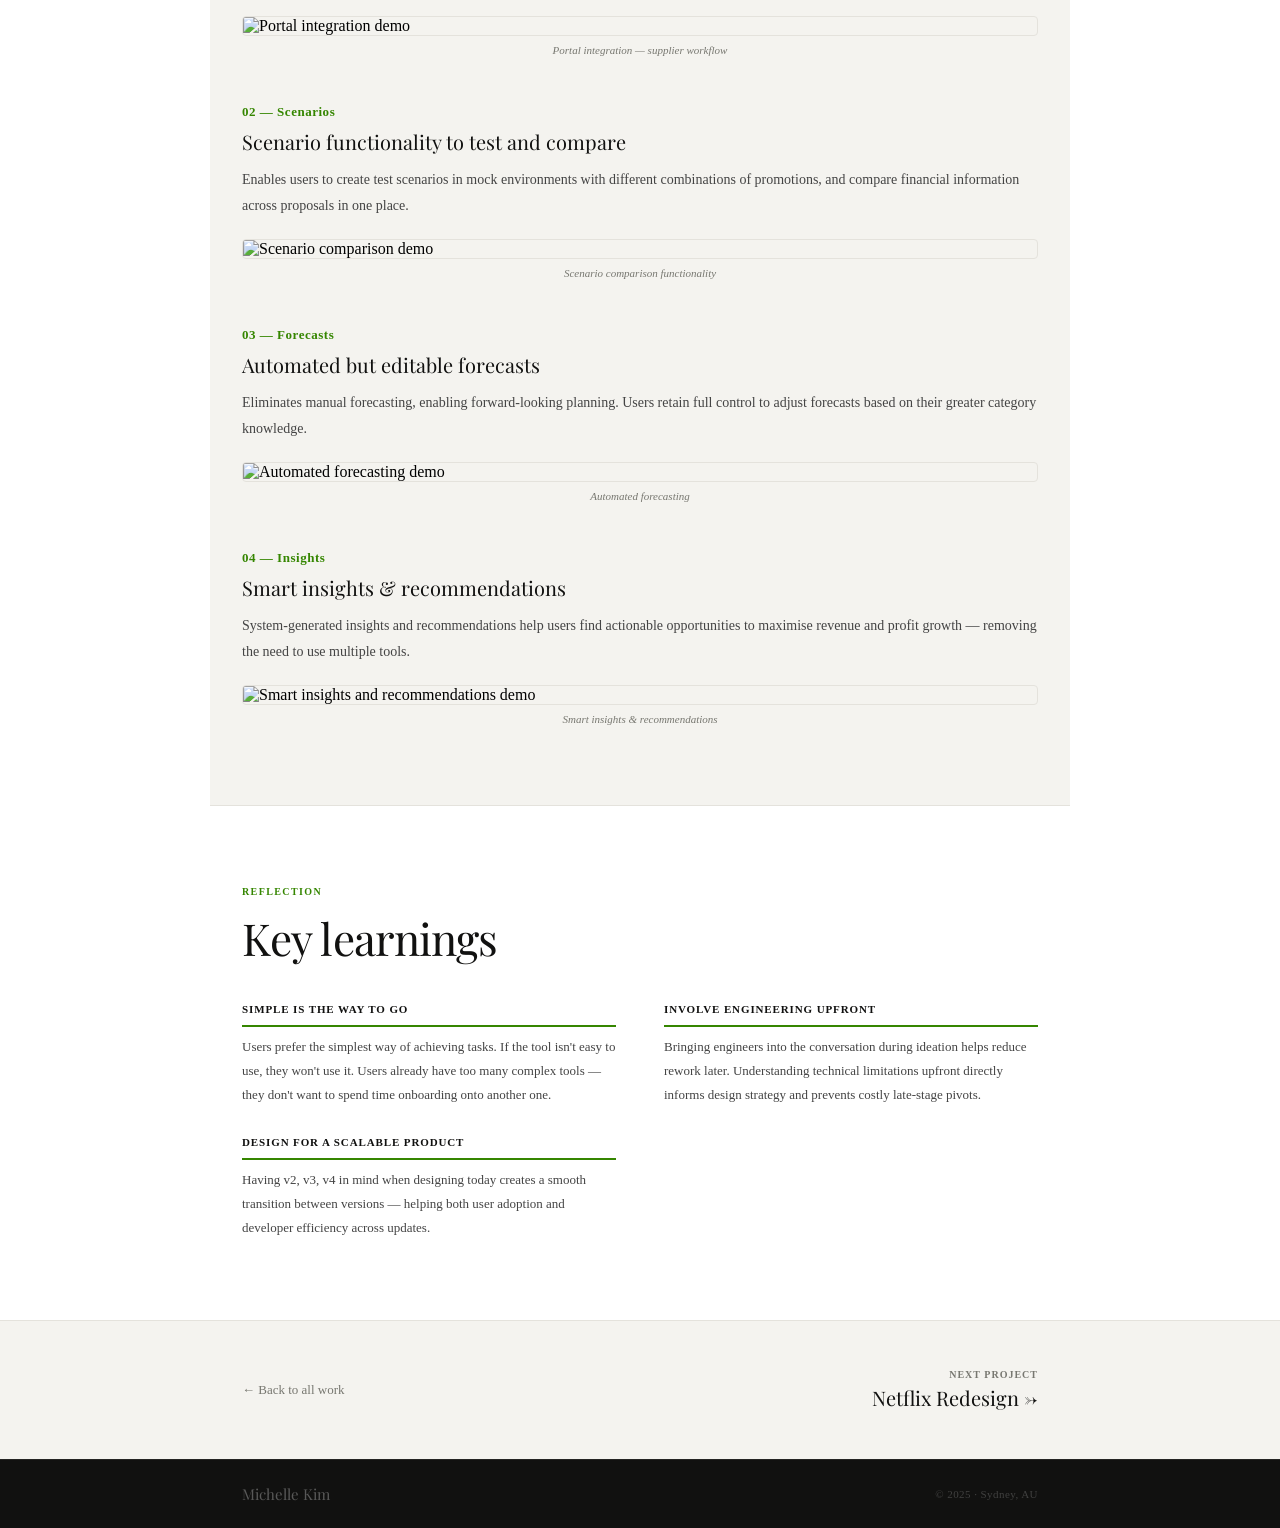
==== commit b19b53c0: "Add files via upload" ====
--- a/next-gen-slotter.html
+++ b/next-gen-slotter.html
@@ -9,6 +9,20 @@
 <link rel="stylesheet" href="css/style.css">
 <style>
 
+/* ── CONTENT WIDTH: all page content constrained to this ── */
+.content-wrap,
+.case-hero-content {
+  max-width: 860px;
+  margin-left: auto;
+  margin-right: auto;
+  padding-left: 32px;
+  padding-right: 32px;
+  width: 100%;
+  box-sizing: border-box;
+}
+
+
+
 /* ── CASE HERO ── */
 .case-hero {
   padding-top: 60px;
@@ -31,8 +45,8 @@
 .case-hero-content {
   position: relative;
   z-index: 2;
-  padding: 80px 56px;
-  max-width: 900px;
+  padding-top: 72px;
+  padding-bottom: 72px;
 }
 
 .case-hero-back {
@@ -99,9 +113,16 @@
 .case-meta-value a { color: var(--green-mid); text-decoration: none; }
 
 /* ── SHARED CASE STYLES ── */
-.case-section { padding: 80px 0; border-bottom: 1px solid var(--rule); }
+.case-section { padding: 80px 32px; border-bottom: 1px solid var(--rule); max-width: 860px; margin-left: auto; margin-right: auto; }
 .case-section:last-of-type { border-bottom: none; }
 .case-section-alt { background: var(--card); }
+
+.case-section .content-wrap {
+  padding-left: 0;
+  padding-right: 0;
+  width: 100%;
+  box-sizing: border-box;
+}
 
 .eyebrow {
   font-size: 10px;
@@ -155,6 +176,7 @@
 
 .img-real { width: 100%; border-radius: 4px; border: 1px solid var(--rule); display: block; }
 .img-caption { font-size: 11px; color: var(--mid); margin-top: 8px; text-align: center; font-style: italic; }
+figure { margin: 0; padding: 0; }
 
 .insight-card {
   background: var(--green-light);
@@ -266,7 +288,7 @@
 
 @media (max-width: 900px) {
   .case-hero-content { padding: 60px 24px; }
-  .grid-2, .grid-img-2, .grid-img-3 { grid-template-columns: 1fr; }
+    .grid-2, .grid-img-2, .grid-img-3 { grid-template-columns: 1fr; }
   .case-footer-inner { flex-direction: column; align-items: flex-start; gap: 24px; }
   .case-footer-next { text-align: left; }
 }
@@ -314,7 +336,7 @@
 
 <!-- Overview -->
 <section class="case-section">
-  <div class="container">
+  <div class="content-wrap">
     <div class="grid-2" style="gap:64px; align-items:start;">
       <div>
         <div class="eyebrow" style="margin-bottom:16px;">About this project</div>
@@ -331,9 +353,9 @@
 
 <!-- Problem -->
 <section class="case-section case-section-alt">
-  <div class="container">
+  <div class="content-wrap">
     <div class="eyebrow" style="margin-bottom:16px;">The problem</div>
-    <h2 class="case-heading" style="margin-bottom:28px; max-width:700px;">Admin burden was preventing better decisions</h2>
+    <h2 class="case-heading" style="margin-bottom:28px;">Admin burden was preventing better decisions</h2>
     <div class="grid-2" style="gap:48px; align-items:start;">
       <p class="case-body">Woolworths' ACMs and CMs often struggled to efficiently negotiate the best promotional plan with suppliers due to their <strong>lack of time</strong> and <strong>flaws in existing tools and processes</strong>. Copious time spent on admin — rather than on making the right decisions — was creating significant lost revenue and profit opportunities.</p>
       <div style="border-left:3px solid var(--green); padding-left:28px;">
@@ -345,10 +367,10 @@
 
 <!-- Research -->
 <section class="case-section">
-  <div class="container">
+  <div class="content-wrap">
     <div class="eyebrow" style="margin-bottom:16px;">Discovery</div>
     <h2 class="case-heading" style="margin-bottom:28px;">Understanding the user</h2>
-    <p class="case-body" style="max-width:700px; margin-bottom:40px;">Through user interviews with ACMs and CMs, I gathered themes and highlighted them in an affinity map — clearly defining the main users, their current workflow, pain points and opportunities.</p>
+    <p class="case-body" style="margin-bottom:40px;">Through user interviews with ACMs and CMs, I gathered themes and highlighted them in an affinity map — clearly defining the main users, their current workflow, pain points and opportunities.</p>
 
     <div class="insight-card" style="margin-bottom:32px;">Needs and pain points of ACMs and CMs stemmed from two common problems: admin burden and lack of time.</div>
 
@@ -359,13 +381,13 @@
 
     <div class="eyebrow" style="margin-bottom:16px; margin-top:48px;">Personas</div>
     <h2 class="case-heading" style="margin-bottom:20px;">ACM &amp; CM</h2>
-    <p class="case-body" style="max-width:700px; margin-bottom:32px;">The initial focus users that benefit most from this platform are <strong>Assistant Category Managers (ACMs)</strong> — who spend the most time negotiating deal sheet agreements and planning promotions with suppliers. <strong>Category Managers (CMs)</strong> are also involved at a higher level as the point of escalation between ACM and supplier negotiations.</p>
+    <p class="case-body" style="margin-bottom:32px;">The initial focus users that benefit most from this platform are <strong>Assistant Category Managers (ACMs)</strong> — who spend the most time negotiating deal sheet agreements and planning promotions with suppliers. <strong>Category Managers (CMs)</strong> are also involved at a higher level as the point of escalation between ACM and supplier negotiations.</p>
     <figure><img src="assets/images/ngs-personas.png" alt="ACM and CM personas" class="img-real"><figcaption class="img-caption">ACM &amp; CM personas</figcaption></figure>
 
     <div style="margin-top:48px;">
       <div class="eyebrow" style="margin-bottom:16px;">Journey map</div>
       <h2 class="case-heading" style="margin-bottom:20px;">ACM-centric journey map</h2>
-      <p class="case-body" style="max-width:700px; margin-bottom:32px;">ACMs' most critical pain points lie during the slotting and planning stage due to the admin burden and complexity of existing tools, and significant manual overheads required to confirm and amend deals.</p>
+      <p class="case-body" style="margin-bottom:32px;">ACMs' most critical pain points lie during the slotting and planning stage due to the admin burden and complexity of existing tools, and significant manual overheads required to confirm and amend deals.</p>
       <figure><img src="assets/images/ngs-journey-map.png" alt="ACM centric journey map" class="img-real"><figcaption class="img-caption">ACM-centric journey map</figcaption></figure>
     </div>
   </div>
@@ -373,10 +395,10 @@
 
 <!-- Solution -->
 <section class="case-section case-section-alt">
-  <div class="container">
+  <div class="content-wrap">
     <div class="eyebrow" style="margin-bottom:16px;">The solution</div>
     <h2 class="case-heading" style="margin-bottom:28px;">A platform built around two core needs</h2>
-    <p class="case-body" style="max-width:700px; margin-bottom:40px;">The solution comprises two major components working together as one unified platform:</p>
+    <p class="case-body" style="margin-bottom:40px;">The solution comprises two major components working together as one unified platform:</p>
     <div class="grid-2" style="gap:32px; margin-bottom:40px;">
       <div style="background:var(--white); border:1px solid var(--rule); border-radius:4px; padding:28px;">
         <div class="eyebrow" style="margin-bottom:12px;">01</div>
@@ -389,16 +411,16 @@
         <p class="case-body" style="font-size:13px;">Displays essential promotion information at a high level, with detailed data gathered from various tools for informed decision-making.</p>
       </div>
     </div>
-    <figure><img src="assets/images/ngs-solution-overview.png" alt="Solution overview — deal sheet and calendar" class="img-real"><figcaption class="img-caption">Solution overview — deal sheet &amp; calendar</figcaption></figure>
+    <figure style="margin:0;"><img src="assets/images/ngs-solution-overview.png" alt="Solution overview — deal sheet and calendar" class="img-real"><figcaption class="img-caption">Solution overview — deal sheet &amp; calendar</figcaption></figure>
   </div>
 </section>
 
 <!-- Design process -->
 <section class="case-section">
-  <div class="container">
+  <div class="content-wrap">
     <div class="eyebrow" style="margin-bottom:16px;">Design process</div>
     <h2 class="case-heading" style="margin-bottom:28px;">From ideation to final design</h2>
-    <p class="case-body" style="max-width:700px; margin-bottom:40px;">After reviewing user flows and use cases, the tool was structured around the deal sheet and calendar. Lo-fi wireframes were tested with users and iterated multiple times based on feedback.</p>
+    <p class="case-body" style="margin-bottom:40px;">After reviewing user flows and use cases, the tool was structured around the deal sheet and calendar. Lo-fi wireframes were tested with users and iterated multiple times based on feedback.</p>
 
     <div class="grid-img-2" style="margin-bottom:40px;">
       <figure><img src="assets/images/ngs-lofi-deal-sheet.png" alt="Lo-fi wireframe — deal sheet" class="img-real"><figcaption class="img-caption">Lo-fi — deal sheet</figcaption></figure>
@@ -412,21 +434,21 @@
       <div>
         <p style="font-size:13px; font-weight:600; color:var(--green); letter-spacing:0.04em; margin-bottom:8px;">01</p>
         <h3 style="font-family:'Playfair Display',serif; font-size:20px; font-weight:400; color:var(--black); margin-bottom:12px;">Broadening view from supplier to category level</h3>
-        <p class="case-body" style="max-width:680px; margin-bottom:20px;">Based on user feedback, ACMs preferred to view different suppliers' products in one group to see clashing and substitutable products. Expanding the view enabled custom views drilling down to a particular assortment or zooming out to a whole category view.</p>
+        <p class="case-body" style="margin-bottom:20px;">Based on user feedback, ACMs preferred to view different suppliers' products in one group to see clashing and substitutable products. Expanding the view enabled custom views drilling down to a particular assortment or zooming out to a whole category view.</p>
         <figure><img src="assets/images/ngs-global-filter.png" alt="Global filter expanded view" class="img-real"><figcaption class="img-caption">Global filter — expanded view</figcaption></figure>
       </div>
 
       <div>
         <p style="font-size:13px; font-weight:600; color:var(--green); letter-spacing:0.04em; margin-bottom:8px;">02</p>
         <h3 style="font-family:'Playfair Display',serif; font-size:20px; font-weight:400; color:var(--black); margin-bottom:12px;">Moving insights to a side panel &amp; adding recommendations</h3>
-        <p class="case-body" style="max-width:680px; margin-bottom:20px;">The insights feature was moved from the main page to a side panel to free screen space. A recommendations tab was added to help users decide what actions to take from the insights.</p>
+        <p class="case-body" style="margin-bottom:20px;">The insights feature was moved from the main page to a side panel to free screen space. A recommendations tab was added to help users decide what actions to take from the insights.</p>
         <figure><img src="assets/images/ngs-insights-panel.png" alt="Insights panel and recommendations" class="img-real"><figcaption class="img-caption">Insights panel &amp; recommendations</figcaption></figure>
       </div>
 
       <div>
         <p style="font-size:13px; font-weight:600; color:var(--green); letter-spacing:0.04em; margin-bottom:8px;">03</p>
         <h3 style="font-family:'Playfair Display',serif; font-size:20px; font-weight:400; color:var(--black); margin-bottom:12px;">Catering for different ways of working</h3>
-        <p class="case-body" style="max-width:680px; margin-bottom:20px;">Added multiple colour schemes to show promo depth, classification, stage of progress, and price governance breaches — catering for different user preferences and working styles. Added customisable time period views for categories affected by seasonality.</p>
+        <p class="case-body" style="margin-bottom:20px;">Added multiple colour schemes to show promo depth, classification, stage of progress, and price governance breaches — catering for different user preferences and working styles. Added customisable time period views for categories affected by seasonality.</p>
         <div class="grid-img-2">
           <figure><img src="assets/images/ngs-colour-schemes.png" alt="Colour scheme options" class="img-real"><figcaption class="img-caption">Colour scheme options</figcaption></figure>
           <figure><img src="assets/images/ngs-time-period.png" alt="Time period view" class="img-real"><figcaption class="img-caption">Customisable time period view</figcaption></figure>
@@ -438,7 +460,7 @@
 
 <!-- Final solutions -->
 <section class="case-section case-section-alt">
-  <div class="container">
+  <div class="content-wrap">
     <div class="eyebrow" style="margin-bottom:16px;">Final design</div>
     <h2 class="case-heading" style="margin-bottom:28px;">4 key features</h2>
 
@@ -446,28 +468,28 @@
       <div>
         <p style="font-size:13px; font-weight:600; color:var(--green); letter-spacing:0.04em; margin-bottom:8px;">01 — Integration</p>
         <h3 style="font-family:'Playfair Display',serif; font-size:20px; font-weight:400; color:var(--black); margin-bottom:12px;">Shared promotions portal with supplier</h3>
-        <p class="case-body" style="max-width:680px; margin-bottom:20px;">Enables users to send promotions directly to the supplier for review within the tool — removing discrepancy risk, reducing the burden of checking financial information, and allowing easy tracking of promotion status across all suppliers.</p>
+        <p class="case-body" style="margin-bottom:20px;">Enables users to send promotions directly to the supplier for review within the tool — removing discrepancy risk, reducing the burden of checking financial information, and allowing easy tracking of promotion status across all suppliers.</p>
         <figure><img src="assets/images/ngs-portal-integration.gif" alt="Portal integration demo" class="img-real"><figcaption class="img-caption">Portal integration — supplier workflow</figcaption></figure>
       </div>
 
       <div>
         <p style="font-size:13px; font-weight:600; color:var(--green); letter-spacing:0.04em; margin-bottom:8px;">02 — Scenarios</p>
         <h3 style="font-family:'Playfair Display',serif; font-size:20px; font-weight:400; color:var(--black); margin-bottom:12px;">Scenario functionality to test and compare</h3>
-        <p class="case-body" style="max-width:680px; margin-bottom:20px;">Enables users to create test scenarios in mock environments with different combinations of promotions, and compare financial information across proposals in one place.</p>
+        <p class="case-body" style="margin-bottom:20px;">Enables users to create test scenarios in mock environments with different combinations of promotions, and compare financial information across proposals in one place.</p>
         <figure><img src="assets/images/ngs-scenario-comparison.gif" alt="Scenario comparison demo" class="img-real"><figcaption class="img-caption">Scenario comparison functionality</figcaption></figure>
       </div>
 
       <div>
         <p style="font-size:13px; font-weight:600; color:var(--green); letter-spacing:0.04em; margin-bottom:8px;">03 — Forecasts</p>
         <h3 style="font-family:'Playfair Display',serif; font-size:20px; font-weight:400; color:var(--black); margin-bottom:12px;">Automated but editable forecasts</h3>
-        <p class="case-body" style="max-width:680px; margin-bottom:20px;">Eliminates manual forecasting, enabling forward-looking planning. Users retain full control to adjust forecasts based on their greater category knowledge.</p>
+        <p class="case-body" style="margin-bottom:20px;">Eliminates manual forecasting, enabling forward-looking planning. Users retain full control to adjust forecasts based on their greater category knowledge.</p>
         <figure><img src="assets/images/ngs-forecasting.gif" alt="Automated forecasting demo" class="img-real"><figcaption class="img-caption">Automated forecasting</figcaption></figure>
       </div>
 
       <div>
         <p style="font-size:13px; font-weight:600; color:var(--green); letter-spacing:0.04em; margin-bottom:8px;">04 — Insights</p>
         <h3 style="font-family:'Playfair Display',serif; font-size:20px; font-weight:400; color:var(--black); margin-bottom:12px;">Smart insights &amp; recommendations</h3>
-        <p class="case-body" style="max-width:680px; margin-bottom:20px;">System-generated insights and recommendations help users find actionable opportunities to maximise revenue and profit growth — removing the need to use multiple tools.</p>
+        <p class="case-body" style="margin-bottom:20px;">System-generated insights and recommendations help users find actionable opportunities to maximise revenue and profit growth — removing the need to use multiple tools.</p>
         <figure><img src="assets/images/ngs-insights-recommendations.gif" alt="Smart insights and recommendations demo" class="img-real"><figcaption class="img-caption">Smart insights &amp; recommendations</figcaption></figure>
       </div>
     </div>
@@ -476,7 +498,7 @@
 
 <!-- Learnings -->
 <section class="case-section">
-  <div class="container">
+  <div class="content-wrap">
     <div class="eyebrow" style="margin-bottom:16px;">Reflection</div>
     <h2 class="case-heading" style="margin-bottom:40px;">Key learnings</h2>
     <div class="grid-2" style="gap:48px;">
@@ -502,7 +524,7 @@
 
 <!-- Case footer -->
 <div class="case-footer-nav">
-  <div class="container">
+  <div class="content-wrap">
     <div class="case-footer-inner">
       <a href="index.html" class="case-footer-back">← Back to all work</a>
       <div class="case-footer-next">
@@ -513,9 +535,11 @@
   </div>
 </div>
 
-<footer style="background:var(--black); padding:24px 56px; display:flex; align-items:center; justify-content:space-between; border-top:1px solid rgba(255,255,255,0.08);">
+<footer style="background:var(--black); border-top:1px solid rgba(255,255,255,0.08);">
+<div style="max-width:860px; margin:0 auto; padding:24px 32px; display:flex; align-items:center; justify-content:space-between;">
   <a href="index.html" style="font-family:'Playfair Display',serif; font-size:15px; color:rgba(255,255,255,0.3); text-decoration:none;">Michelle Kim</a>
   <span style="font-size:11px; color:rgba(255,255,255,0.2); letter-spacing:0.04em;">© 2025 · Sydney, AU</span>
+</div>
 </footer>
 
 <script>
--- a/css/style.css
+++ b/css/style.css
@@ -0,0 +1,107 @@
+/* ============================================
+   MICHELLE KIM — PORTFOLIO
+   Shared stylesheet
+   ============================================ */
+
+:root {
+  --black:       #111110;
+  --white:       #fafaf7;
+  --mid:         #777770;
+  --rule:        #e4e2dc;
+  --card:        #f4f3ef;
+  --green:       #358600;
+  --green-dim:   #2a6a00;
+  --green-light: #f0f7eb;
+  --green-mid:   #c8e0b0;
+}
+
+* { margin: 0; padding: 0; box-sizing: border-box; }
+html { scroll-behavior: smooth; }
+
+/* ── SHARED NAV ── */
+nav {
+  position: fixed;
+  top: 0; left: 0; right: 0;
+  z-index: 200;
+  height: 60px;
+  display: flex;
+  align-items: center;
+  justify-content: space-between;
+  padding: 0 56px;
+  background: rgba(250,250,247,0.92);
+  backdrop-filter: blur(16px);
+  border-bottom: 1px solid var(--rule);
+}
+
+.nav-brand {
+  font-family: 'Playfair Display', serif;
+  font-size: 18px;
+  font-weight: 400;
+  color: var(--black);
+  text-decoration: none;
+  letter-spacing: -0.01em;
+}
+
+.nav-links {
+  display: flex;
+  align-items: center;
+  gap: 36px;
+  list-style: none;
+}
+
+.nav-links a {
+  font-size: 13px;
+  font-weight: 400;
+  color: var(--mid);
+  text-decoration: none;
+  letter-spacing: 0.02em;
+  transition: color 0.2s;
+}
+
+.nav-links a:hover { color: var(--black); }
+
+.nav-cta {
+  font-size: 12px !important;
+  font-weight: 500 !important;
+  color: var(--white) !important;
+  background: var(--black);
+  padding: 8px 20px;
+  border-radius: 40px;
+  letter-spacing: 0.04em !important;
+  transition: background 0.2s !important;
+}
+
+.nav-cta:hover { background: var(--green) !important; }
+
+/* ── SHARED ANIMATIONS ── */
+.fade-up {
+  opacity: 0;
+  transform: translateY(24px);
+  transition: opacity 0.65s ease, transform 0.65s ease;
+}
+.fade-up.visible { opacity: 1; transform: translateY(0); }
+
+/* ── SHARED BUTTON ── */
+.btn-dark {
+  display: inline-flex;
+  align-items: center;
+  gap: 8px;
+  background: var(--black);
+  color: var(--white);
+  font-size: 13px;
+  font-weight: 500;
+  letter-spacing: 0.03em;
+  padding: 12px 28px;
+  border-radius: 40px;
+  text-decoration: none;
+  transition: background 0.2s, transform 0.2s;
+  border: none;
+  cursor: pointer;
+}
+.btn-dark:hover { background: var(--green); transform: translateY(-1px); }
+
+/* ── RESPONSIVE ── */
+@media (max-width: 768px) {
+  nav { padding: 0 24px; }
+  .nav-links li:not(:last-child) { display: none; }
+}
